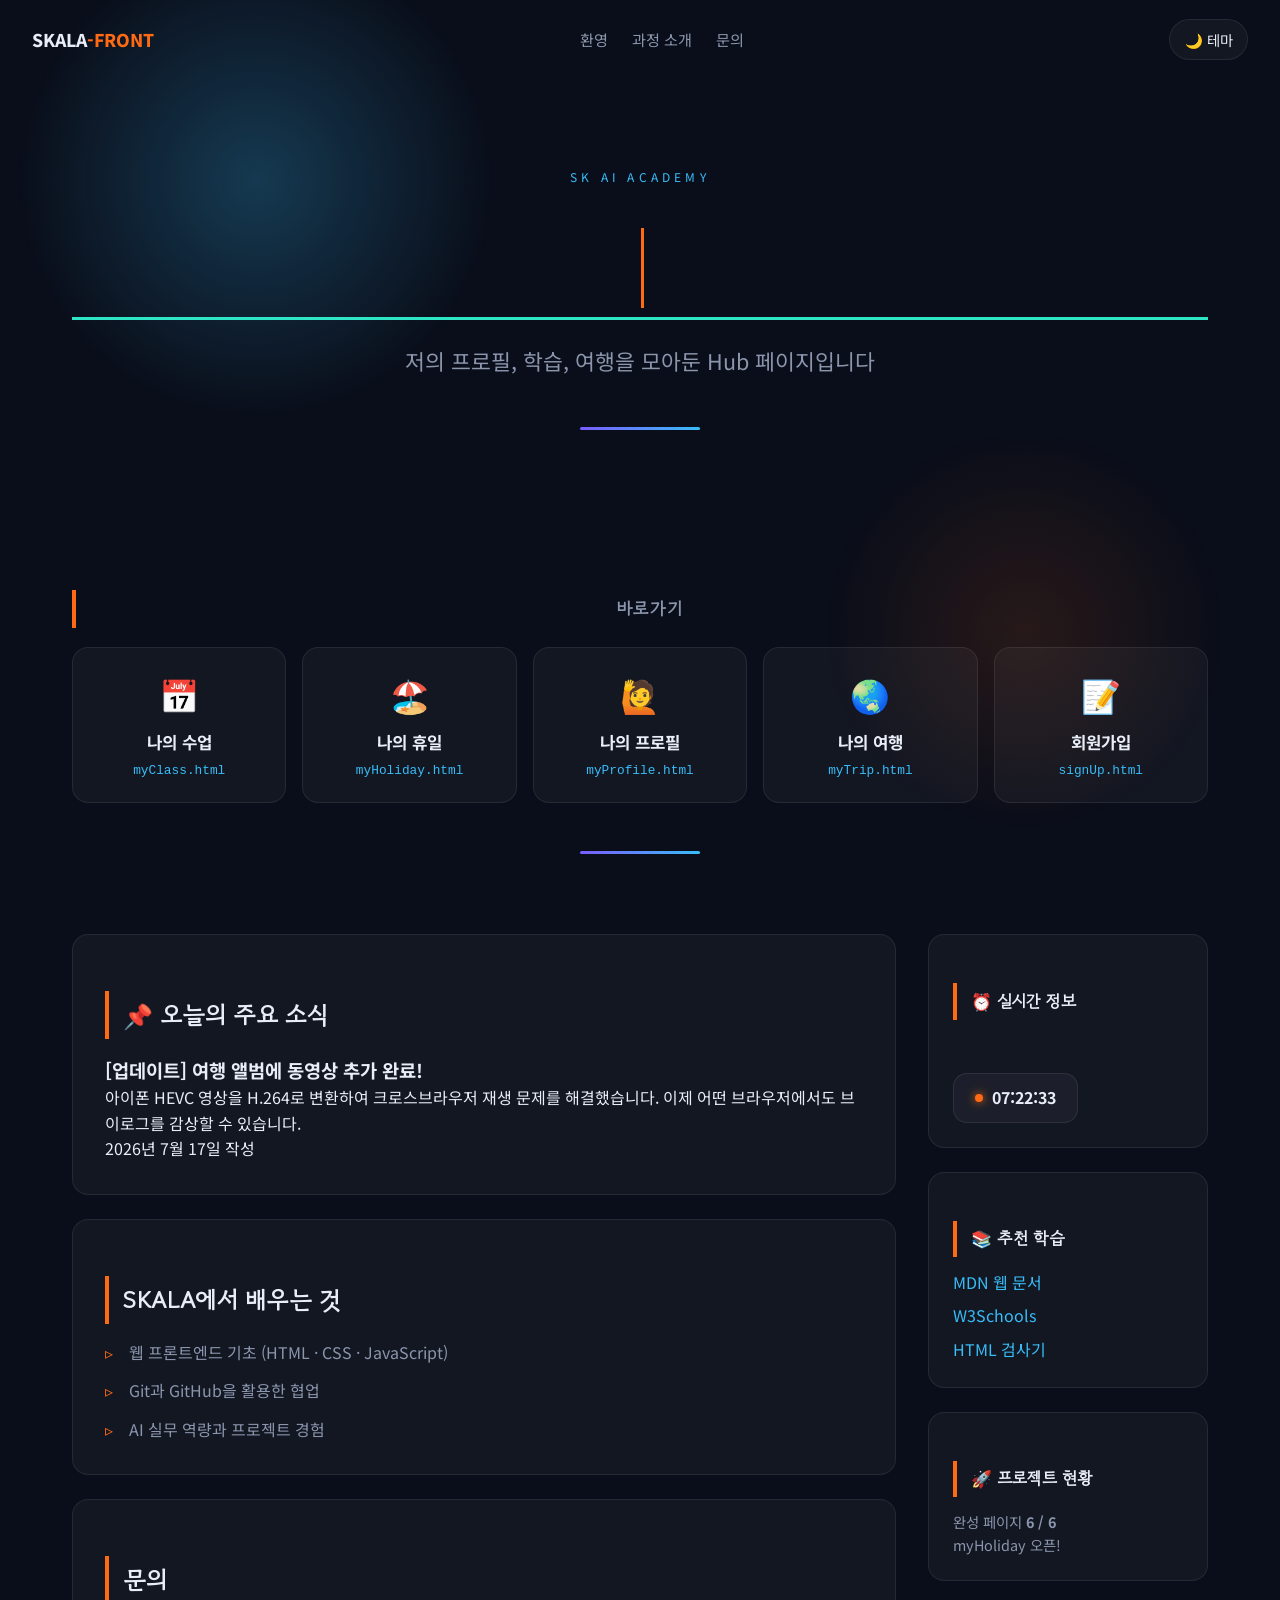
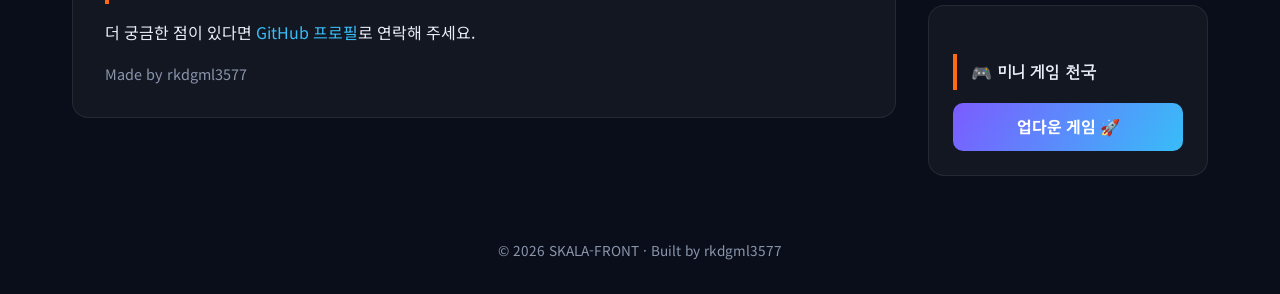
==== html/index.html @ 2f93efcc "upDown게임 추가" ====
<!DOCTYPE html>
<html lang="ko">
<head>
  <meta charset="UTF-8" />
  <meta name="viewport" content="width=device-width, initial-scale=1.0" />

  <!-- [SEO] 검색 결과에 노출되는 페이지 설명 -->
  <meta name="description" content="SKALA 과정에 오신 것을 환영합니다. SK그룹 AI 실무자 양성 과정 SKALA-FRONT 소개 페이지입니다." />
  <meta name="author" content="rkdgml3577" />
  <!-- [SEO] 소셜 공유 시 미리보기(Open Graph) -->
  <meta property="og:title" content="Welcome SKALA" />
  <meta property="og:description" content="스칼라에 오신 것을 환영합니다." />
  <meta property="og:type" content="website" />

  <title>Welcome SKALA</title>
  <link rel="stylesheet" href="../css/style.css" />
  <style>
    /* ============================================================
       디자인 토큰 — CSS 변수로 색을 한 곳에서 관리
       ============================================================ */
    :root {
      --page-width: 1200px;   /* [추가] 페이지 공통 폭 토큰 */

      --bg: #0a0e1a;
      --bg-2: #161b26;
      --surface: rgba(255,255,255,0.04);
      --border: rgba(255,255,255,0.08);
      --text: #e8edf7;
      --text-dim: #8b96ad;
      --accent: #ff6a13;      /* SK 브랜드 오렌지 — 유일한 강조색 */
      --accent-2: #38bdf8;    /* 시안 — 보조 */
      --glow: rgba(56, 189, 248, 0.25);
      --font: 'Pretendard', 'Noto Sans KR', system-ui, sans-serif;
    }

    /* 라이트 테마: <html data-theme="light">일 때 값 교체 */
    html[data-theme="light"] {
      --bg: #f4f7fc;
      --surface: rgba(10,14,26,0.03);
      --border: rgba(10,14,26,0.08);
      --text: #16203a;
      --text-dim: #5a677f;
      --glow: rgba(255, 106, 19, 0.18);
    }

    body {font-family: var(--font);
      background: var(--bg);
      color: var(--text);
      min-height: 100vh;
      display: flex;
      flex-direction: column;
      transition: background 0.5s ease, color 0.5s ease;
      line-height: 1.6;
    }
.screen {
  position: fixed; inset: 0; z-index: 100;
  display: flex; flex-direction: column;
  align-items: center; justify-content: center;
  background: var(--bg);
  transition: opacity 0.8s ease, visibility 0.8s ease;
}
.screen.hidden { opacity: 0; visibility: hidden; }

#loading .logo-sk {
  font-size: 3.5rem; font-weight: 800; letter-spacing: 0.05em;
  color: #fff; margin-bottom: 3rem;
  display: flex; align-items: center; gap: 0.2rem;
}
.logo-sk .mark {
  display: inline-block; width: 0; height: 0;
  border-top: 20px solid transparent; border-bottom: 20px solid transparent;
  border-left: 30px solid #fff; margin-left: 6px; transform: skewX(-8deg);
}
.progress-track {
  width: min(70vw, 900px); height: 12px;
  background: var(--bg-2); border-radius: 999px; overflow: hidden;
}
.progress-fill {
  height: 100%; width: 0;
  background: linear-gradient(90deg, #7b5cff, #38bdf8, #2ee6c6);
  border-radius: 999px;
  animation: fillBar 2.4s ease-out forwards;
}
@keyframes fillBar { to { width: 100%; } }
#loading .tagline {
  margin-top: 2rem; font-size: 1.3rem; font-weight: 700;
  background: linear-gradient(90deg, #7b5cff, #2ee6c6);
  -webkit-background-clip: text; background-clip: text;
  -webkit-text-fill-color: transparent;
}
#brand { z-index: 90; }
#brand .subtitle {
  color: #7b5cff; font-weight: 700; font-size: 1.4rem;
  margin-bottom: 1rem; opacity: 0;
  animation: fadeInUp 0.8s ease 0.2s forwards;
}
#brand .skala {
  font-size: clamp(4rem, 15vw, 11rem); font-weight: 800;
  letter-spacing: 0.02em; color: #fff; line-height: 1;
  opacity: 0; animation: fadeInUp 1s ease 0.4s forwards;
}
#brand .skala .accent { color: #7b5cff; }
#brand .caption {
  margin-top: 1rem; font-size: 1.5rem; font-weight: 700;
  color: var(--text-dim); letter-spacing: 0.3em;
  opacity: 0; animation: fadeInUp 1s ease 0.7s forwards;
}
@keyframes fadeInUp {
  from { opacity: 0; transform: translateY(20px); }
  to { opacity: 1; transform: translateY(0); }
}
#main-content { 
  min-height: 100vh; display: flex; flex-direction: column;
  opacity: 0; transition: opacity 1s ease; 
}
#main-content.show { opacity: 1; }

      

    /* 배경에 은은하게 흐르는 그라디언트 (시그니처) */
    body::before {
      content: "";
      position: fixed;
      inset: 0;
      background:
        radial-gradient(600px circle at 20% 20%, var(--glow), transparent 40%),
        radial-gradient(500px circle at 80% 70%, rgba(255,106,19,0.12), transparent 40%);
      z-index: 0;
      pointer-events: none;
    }

    /* ---------- 헤더 & 네비게이션 ---------- */
    header {
      position: relative;
      z-index: 1;
      display: flex;
      align-items: center;
      justify-content: space-between;
      gap: 1rem;
      padding: 1.2rem 2rem;
      flex-wrap: wrap;
    }
    .brand { font-weight: 800; font-size: 1.1rem; }
    .brand span { color: var(--accent); }

    header nav ul {
      display: flex;
      gap: 1.5rem;
      list-style: none;   /* 목록의 점 제거 */
    }
    header nav a {
      color: var(--text-dim);
      text-decoration: none;
      font-size: 0.95rem;
      transition: color 0.2s ease;
    }
    header nav a:hover { color: var(--accent); }

    .theme-btn {
      background: var(--surface);
      border: 1px solid var(--border);
      color: var(--text);
      padding: 0.5rem 0.9rem;
      border-radius: 999px;
      cursor: pointer;
      font: inherit;
      font-size: 0.9rem;
      transition: transform 0.15s ease;
    }
    .theme-btn:hover { transform: translateY(-2px); }
    .theme-btn:focus-visible { outline: 2px solid var(--accent); outline-offset: 2px; }

    /* [기본 요구사항] main + aside 2단 레이아웃 (Hub 과제) */
      .layout {
      position: relative; z-index: 1;
      width: 100%;
      max-width: var(--page-width);       /*공통폭으로 관리 */
      margin: 0 auto;           /* ← 가운데 정렬의 핵심: 좌우 여백 자동 균등 */
      padding: 2rem;
      display: flex;
      gap: 2rem;                /* 본문-사이드바 간격 (margin-left 대신 이걸로) */
      align-items: flex-start;
    }
    main {
      position: relative;
      z-index: 1;
      flex: 1;
      min-width: 0;             /* [추가] flex 아이템 최소 너비 0 → overflow:hidden */
    }
    aside {
      flex: 0 0 280px;          /* 고정 280px (안 늘고 안 줄고) */
      display: flex; flex-direction: column; gap: 1.5rem;
      align-self: flex-start;   /* sticky 작동 조건 */
      position: sticky; top: 2rem;   /* [추가 실습] 스크롤 따라오는 사이드바 */
    }
    .widget {
      background: var(--surface);
      border: 1px solid var(--border);
      border-radius: 16px;
      padding: 1.5rem;
    }
    .widget h2 { font-size: 1.05rem; margin-bottom: 0.8rem; }
    .widget ul { list-style: none; display: flex; flex-direction: column; gap: 0.5rem; }
    .widget a { color: var(--accent-2); text-decoration: none; }
    .widget a:hover { text-decoration: underline; }
    .widget p { color: var(--text-dim); font-size: 0.9rem; }
    /* [과제] 게임 시작 버튼 — 기존 그라디언트 시그니처 재활용 */
    .game-btn {
      width: 100%;
      padding: 0.7rem 1rem;
      border: none; border-radius: 10px;
      background: linear-gradient(120deg, #7b5cff, var(--accent-2));
      color: #fff; font: inherit; font-weight: 700;
      cursor: pointer;
      transition: transform 0.15s ease, box-shadow 0.2s ease;  /* 미션6 정신 계승 */
    }
    .game-btn:hover { transform: translateY(-2px); box-shadow: 0 8px 20px rgba(123, 92, 255, 0.35); }
    /*  */
    /* ---------- 메인 ---------- */
    
    /* ===== 바로가기 카드 ===== */
    .shortcuts { margin-top: 3rem; }
    .shortcuts h2 {
      font-size: 1.1rem; color: var(--text-dim); font-weight: 600;
      margin-bottom: 1.2rem; letter-spacing: 0.05em;
    }
    .card-grid {
      display: flex;
      gap: 1rem;
      list-style: none;   /* ul 점 제거 */
    }
    .card-grid li { flex: 1 1 150px; display: flex; min-width: 0; }
    .card { flex: 1; min-width: 0;} 
    .card .icon { font-size: 2rem; display: block; margin-bottom: 0.6rem; }
    .card .card-title { font-weight: 700; font-size: 1.05rem; }
    .card .card-file {
      display: block; margin-top: 0.3rem;
      font-size: 0.8rem; color: var(--accent-2); font-family: monospace;
    }
    /* 아직 없는 페이지 표시 */
    .card.pending .card-file::after { content: " (준비 중)"; color: var(--text-dim); }
    /* a 태그를 카드처럼 */
    .card {
      display: block;
      padding: 1.3rem 0.8rem; text-align: center;
      background: var(--surface);
      border: 1px solid var(--border);
      border-radius: 16px;
      text-decoration: none;
      color: var(--text);
      transition: transform 0.2s ease, background 0.2s ease, border-color 0.2s ease;
    }
    .card:hover {
      transform: translateY(-4px);
      background: var(--surface-hover);
      border-color: var(--accent);
    }
    .card:focus-visible { outline: 2px solid var(--accent); outline-offset: 3px; }
    .card .card-title { transition: color 0.25s ease; }
    .card:hover .card-title { color: var(--accent); }
    /* 환영 섹션: 화면 중앙 정렬 */
   
    .eyebrow {
      text-transform: uppercase;
      letter-spacing: 0.35em;
      font-size: 0.75rem;
      color: var(--accent-2);
      margin-bottom: 1.2rem;
    }

    /* [기본 요구사항] h1 — 그라디언트 텍스트로 강조 */
    h1 {
      font-size: clamp(2.8rem, 8vw, 5rem);
      font-weight: 800;
      line-height: 1.1;
      background: linear-gradient(120deg, var(--text), var(--accent));
      -webkit-background-clip: text;
      background-clip: text;
      -webkit-text-fill-color: transparent;
    }
    .cursor {
      display: inline-block;
      width: 3px; height: 1em;
      background: var(--accent);
      margin-left: 4px;
      vertical-align: text-bottom;
      -webkit-text-fill-color: var(--accent);
      animation: blink 1s step-end infinite;
    }
    @keyframes blink { 50% { opacity: 0; } }

    /* [기본 요구사항] 본문 p */
    .lead {
      margin: 1.5rem auto 0;
      font-size: clamp(1.05rem, 2.5vw, 1.35rem);
      color: var(--text-dim);
      max-width: 40ch;
    }

    /* 실시간 시계 */
    .clock {
      margin-top: 2.5rem;
      display: inline-flex;
      align-items: center;
      gap: 0.6rem;
      padding: 0.7rem 1.3rem;
      background: var(--surface);
      border: 1px solid var(--border);
      border-radius: 14px;
      font-variant-numeric: tabular-nums;
      color: var(--text-dim);
    }
    .clock strong { color: var(--text); }
    .dot {
      width: 8px; height: 8px; border-radius: 50%;
      background: var(--accent);
      box-shadow: 0 0 10px var(--accent);
      animation: pulse 1.5s ease-in-out infinite;
    }
    @keyframes pulse { 50% { opacity: 0.3; transform: scale(0.8); } }

    /* 과정 소개 · 문의 섹션 카드 */
    #about, #contact, #news {
      background: var(--surface);
      border: 1px solid var(--border);
      border-radius: 16px;
      padding: 2rem;
      margin-top: 1.5rem;
    }
    #news { margin-top: 0; }
    h2 {
      font-size: 1.5rem;
      margin-bottom: 1rem;
      color: var(--text);
    }
    #about ul {
      list-style: none;
      display: flex;
      flex-direction: column;
      gap: 0.8rem;
    }
    #about li {
      padding-left: 1.5rem;
      position: relative;
      color: var(--text-dim);
    }
    /* 목록 앞에 오렌지 점 장식 */
    #about li::before {
      content: "▹";
      position: absolute;
      left: 0;
      color: var(--accent);
    }
    #contact a { color: var(--accent-2); }
    #contact address {
      margin-top: 1rem;
      font-style: normal;
      color: var(--text-dim);
      font-size: 0.9rem;
    }

    /* ---------- 푸터 ---------- */
    footer {
      position: relative;
      z-index: 1;
      text-align: center;
      padding: 2rem;
      color: var(--text-dim);
      font-size: 0.85rem;
    }

    /* ---------- 반응형: 모바일 ---------- */
    @media (max-width: 786px) {
      /* 1a. 본문|사이드바 가로 배치 → 세로 1열 */
      .layout { flex-direction: column; }
      aside {
        flex: 1 1 auto;
        width: 100%;
        position: static;          /* sticky 해제 (세로 흐름에선 불필요) */
      }

      /* 1b. 바로가기 카드 → 세로 1열 정렬 */
      .card-grid { flex-direction: column; }
      .card-grid li { flex: 1 1 auto; }   /* 150px 기준 해제, 전체 폭 사용 */
    }

    /* 접근성: 모션 최소화 설정 사용자 */
    @media (prefers-reduced-motion: reduce) {
      *, *::before { animation: none !important; transition: none !important; }
    }
      .hero {
      width: 100%;     
      position: relative; z-index: 1;
      max-width: var(--page-width);
      margin: 0 auto;
      padding: 4rem 2rem 3rem;
      text-align: center;
    }
    /* [존 구분] 히어로 아래 그라디언트 디바이더 — 인트로 색과 연결되는 시그니처 */
    .hero::after {
      content: "";
      display: block;
      width: 120px; height: 3px;
      margin: 3rem auto 0;
      border-radius: 999px;
      background: linear-gradient(90deg, #7b5cff, var(--accent-2));
    }
  </style>
  
</head>
<body>
  <div class="screen" id="loading">
    <div class="logo-sk">SK<span class="mark" aria-hidden="true"></span></div>
    <div class="progress-track">
      <div class="progress-fill"></div>
    </div>
    <p class="tagline">AI 시대, 미래 인재로 성장하는 길</p>
  </div>
  <div class="screen hidden" id="brand">
    <p class="subtitle">SK그룹 채용연계과정</p>
    <div class="skala">S<span class="accent">K</span>ALA</div>
    <p class="caption">SK AI</p>
  </div>
  <div id ="main-content">
    <!-- 시맨틱 태그: 페이지 상단 영역 -->
    <header>
      <div class="brand">SKALA<span>-FRONT</span></div>

      <!-- 네비게이션: 페이지 내 각 섹션으로 이동하는 앵커 링크 -->
      <nav aria-label="페이지 내 이동">
        <ul>
          <li><a href="#welcome">환영</a></li>
          <li><a href="#about">과정 소개</a></li>
          <li><a href="#contact">문의</a></li>
        </ul>
      </nav>

      <button class="theme-btn" id="themeBtn" aria-label="화면 테마 전환">🌙 테마</button>
    </header>

    <!-- 시맨틱 태그: 핵심 콘텐츠 영역 -->      
    <!-- 환영 섹션 -->
    <section id="welcome" class="hero" aria-label="환영">
      <p class="eyebrow">SK AI Academy</p>

      <!-- [기본 요구사항] h1 "환영 인사" -->
      <h1><span id="typed">KangHee's Universe</span><span class="cursor" aria-hidden="true"></span></h1>

      <!-- [기본 요구사항] 본문 p -->
      <p class="lead">저의 프로필, 학습, 여행을 모아둔 Hub 페이지입니다</p>
    </section>
    <section id="shortcut" class="hero" aria-label="바로가기">
      
      <nav class="shortcuts" aria-label="다른 페이지(파일)로 이동하는 메뉴">
            <h2>바로가기</h2>
              <ul class="card-grid">
                
                  <li><a class="card" href="myClass.html">
                    <span class="icon" aria-hidden="true">📅</span>
                    <span class="card-title">나의 수업</span>
                    <span class="card-file">myClass.html</span>
                  </a></li>
                  <li><a class="card" href="myHoliday.html">
                    <span class="icon" aria-hidden="true">🏖️</span>
                    <span class="card-title">나의 휴일</span>
                    <span class="card-file">myHoliday.html</span>
                  </a></li>
                  <li><a class="card" href="myProfile.html">
                    <span class="icon" aria-hidden="true">🙋</span>
                    <span class="card-title">나의 프로필</span>
                    <span class="card-file">myProfile.html</span>
                  </a></li>
                  <li><a class="card" href="myTrip.html">
                    <span class="icon" aria-hidden="true">🌏</span>
                    <span class="card-title">나의 여행</span>
                    <span class="card-file">myTrip.html</span>
                  </a></li>
                  <li><a class="card" href="signUp.html">
                    <span class="icon" aria-hidden="true">📝</span>
                    <span class="card-title">회원가입</span>
                    <span class="card-file">signUp.html</span>
                  </a></li>
              </ul>
      </nav>
    </section>
    <div class = "layout">
      <main>
        <section id="news">
            <h2>📌 오늘의 주요 소식</h2>
            <article>
              <h3>[업데이트] 여행 앨범에 동영상 추가 완료!</h3>
              <p>아이폰 HEVC 영상을 H.264로 변환하여 크로스브라우저 재생 문제를 해결했습니다.
                이제 어떤 브라우저에서도 브이로그를 감상할 수 있습니다.</p>
              <!-- time: 기계가 읽는 날짜(datetime) + 사람이 읽는 날짜(내용) 분리 -->
              <p><time datetime="2026-07-17">2026년 7월 17일</time> 작성</p>
            </article>
        </section>
      
        <!-- 과정 소개 섹션: 목록으로 배우는 내용 안내 -->
        <section id="about">
          <h2>SKALA에서 배우는 것</h2>
          <ul>
            <li>웹 프론트엔드 기초 (HTML · CSS · JavaScript)</li>
            <li>Git과 GitHub을 활용한 협업</li>
            <li>AI 실무 역량과 프로젝트 경험</li>
          </ul>
        </section>

        <!-- 문의 섹션 --->
        <section id="contact">
          <h2>문의</h2>
          <p>
            더 궁금한 점이 있다면
            <a href="https://github.com/rkdgml3577" target="_blank" rel="noopener noreferrer">GitHub 프로필</a>로
            연락해 주세요.
          </p>
          <address>Made by rkdgml3577</address>
        </section>
      </main>
      <aside aria-label="부가 정보">
        <section class="widget">
          <h2>⏰ 실시간 정보</h2>
          <div class="clock" role="status" aria-live="off">
            <span class="dot" aria-hidden="true"></span>
            <strong id="clock">--:--:--</strong>
          </div>
        </section>

        <!-- [추가 실습] 추천 학습 링크 -->
        <section class="widget">
          <h2>📚 추천 학습</h2>
          <ul>
            <li><a href="https://developer.mozilla.org/ko/" target="_blank" rel="noopener noreferrer">MDN 웹 문서</a></li>
            <li><a href="https://www.w3schools.com/" target="_blank" rel="noopener noreferrer">W3Schools</a></li>
            <li><a href="https://validator.w3.org/" target="_blank" rel="noopener noreferrer">HTML 검사기</a></li>
          </ul>
        </section>

        <!-- [추가 실습] 프로젝트 진행 현황 -->
        <section class="widget">
          <h2>🚀 프로젝트 현황</h2>
          <p>완성 페이지 <strong>6 / 6</strong><br />myHoliday 오픈!</p>
        </section>
        <section class="widget">
          <h2>🎮 미니 게임 천국</h2>
          <button class="game-btn" onclick="startUpDownGame()">업다운 게임 🚀</button>
        </section>
      </aside>
    </div>
    <!-- 시맨틱 태그: 페이지 하단 영역 -->
    <footer>
      <p>© 2026 SKALA-FRONT · Built by rkdgml3577</p>
    </footer>
    </div>
  <!-- [과제] Up-Down 게임 스크립트 (script 폴더) -->
  <script src="../script/upDown.js"></script>
  <script>
    /* ============================================================
       JavaScript — 페이지에 동적 기능을 추가
       ============================================================ */

    // 모션 최소화를 원하는 사용자인지 확인 (접근성)
    
    const reduceMotion = window.matchMedia('(prefers-reduced-motion: reduce)').matches;
    const loadingScreen = document.getElementById('loading');
    const brandScreen = document.getElementById('brand');
    const mainContent = document.getElementById('main-content');

    // URL에 ?skipIntro=1 이 있으면 인트로 건너뛰기

    const skipIntro = new URLSearchParams(window.location.search).get('skipIntro');

    if (skipIntro) {
      // 인트로 없이 바로 환영 화면
      loadingScreen.classList.add('hidden');
      brandScreen.classList.add('hidden');
      mainContent.classList.add('show');
      startTyping();
    } else {
      const LOADING_MS = reduceMotion ? 300 : 2800;
      const BRAND_MS = reduceMotion ? 300 : 2000;

      setTimeout(() => {
        loadingScreen.classList.add('hidden');
        brandScreen.classList.remove('hidden');
      }, LOADING_MS);

      setTimeout(() => {
        brandScreen.classList.add('hidden');
        mainContent.classList.add('show');
        startTyping();
      }, LOADING_MS + BRAND_MS);
    }
    function startTyping() {
      const typedEl = document.getElementById('typed');
      const fullText = 'KangHee\'s Universe';
      if (reduceMotion) { typedEl.textContent = fullText; return; }
      typedEl.textContent = '';
      let i = 0;
      const timer = setInterval(() => {
        typedEl.textContent += fullText[i];
        i++;
        if (i >= fullText.length) clearInterval(timer);
      }, 180);
    }

    /* ---------- 2) 다크/라이트 테마 토글 ----------
       버튼을 누르면 <html>의 data-theme 값을 바꿔 CSS 변수를 교체. */
    const themeBtn = document.getElementById('themeBtn');
    const htmlEl = document.documentElement;   // <html> 요소
    themeBtn.addEventListener('click', () => {
      const isLight = htmlEl.getAttribute('data-theme') === 'light';
      if (isLight) {
        htmlEl.removeAttribute('data-theme');  // 다크로
        themeBtn.textContent = '🌙 테마';
      } else {
        htmlEl.setAttribute('data-theme', 'light');  // 라이트로
        themeBtn.textContent = '☀️ 테마';
      }
    });

    /* ---------- 3) 실시간 시계 ----------
       1초마다 현재 시각을 HH:MM:SS 형식으로 갱신. */
    const clockEl = document.getElementById('clock');
    function updateClock() {
      const now = new Date();
      // padStart: 한 자리 숫자 앞에 0을 붙여 두 자리로 맞춤 (예: 9 → 09)
      const hh = String(now.getHours()).padStart(2, '0');
      const mm = String(now.getMinutes()).padStart(2, '0');
      const ss = String(now.getSeconds()).padStart(2, '0');
      clockEl.textContent = `${hh}:${mm}:${ss}`;
    }
    updateClock();                    // 즉시 한 번 표시
    setInterval(updateClock, 1000);   // 이후 1초마다 갱신
  </script>
</body>
</html>
---- css/style.css ----
/* SKALA-FRONT 공통 스타일시트 */

/* [요구사항 2] 구글 폰트 */
@import url('https://fonts.googleapis.com/css2?family=Gowun+Dodum&family=Noto+Sans+KR:wght@400;600;700;800&display=swap');

/* 디자인 토큰 (전 페이지 공통) */
:root {

  --bg: #0d1117;
  --bg-2: #161b26;
  --surface: rgba(255, 255, 255, 0.04);
  --border: rgba(255, 255, 255, 0.08);
  --text: #e8edf7;
  --text-dim: #8b96ad;
  --accent: #ff6a13;
  --purple: #7b5cff;
  --cyan: #2ee6c6;
  --accent-2: #38bdf8;
  --font-title: 'Gowun Dodum', 'Noto Sans KR', sans-serif;
  --font-body: 'Noto Sans KR', system-ui, sans-serif;
}

* { margin: 0; padding: 0; box-sizing: border-box; }

/* [요구사항 2·3] body: 전체 글꼴·줄간격·색·배경 */
body {
  font-family: var(--font-body);
  line-height: 1.7;
  color: var(--text);
  background-color: var(--bg);
  min-height: 100vh;
}

/* [요구사항 4] h1, h2 강조 (색·크기·padding·border) */
h1 {
  font-family: var(--font-title);
  font-size: 2rem;
  color: var(--text);
  padding-bottom: 0.6rem;
  border-bottom: 3px solid var(--cyan);
  margin-bottom: 1rem;
}
h2 {
  font-family: var(--font-title);
  font-size: 1.4rem;
  color: var(--cyan);
  padding: 0.3rem 0 0.3rem 0.9rem;
  border-left: 4px solid var(--accent);
  margin: 1.5rem 0 1rem;
}

/* [요구사항 5] 링크 스타일 */
a {
  color: var(--accent-2);
  text-decoration: none;
  transition: color 0.2s ease;
}
a:hover {
  color: var(--accent);
  text-decoration: underline;
}

/* 공통 유틸 클래스 */
 .container {
    width: 100%;
    max-width: 1000px;
    margin: 0 auto;          /* 가운데 정렬 */
    padding: 2rem 1.5rem;    /* 안쪽 여백 */
  }
  header { text-align: center; margin-bottom: 1.5rem; }
  header h1 { display: inline-block; font-size: 1.9rem; }
.container { max-width: 720px; margin: 0 auto; padding: 2rem 1.5rem; }
.eyebrow { text-transform: uppercase; letter-spacing: 0.2em; font-size: 0.75rem; color: var(--accent-2); }
.card { background: var(--surface); border: 1px solid var(--border); border-radius: 16px; padding: 1.5rem; }
.text-dim { color: var(--text-dim); }
.highlight { background: linear-gradient(transparent 60%, rgba(46, 230, 198, 0.35) 60%); padding: 0 0.2rem; }
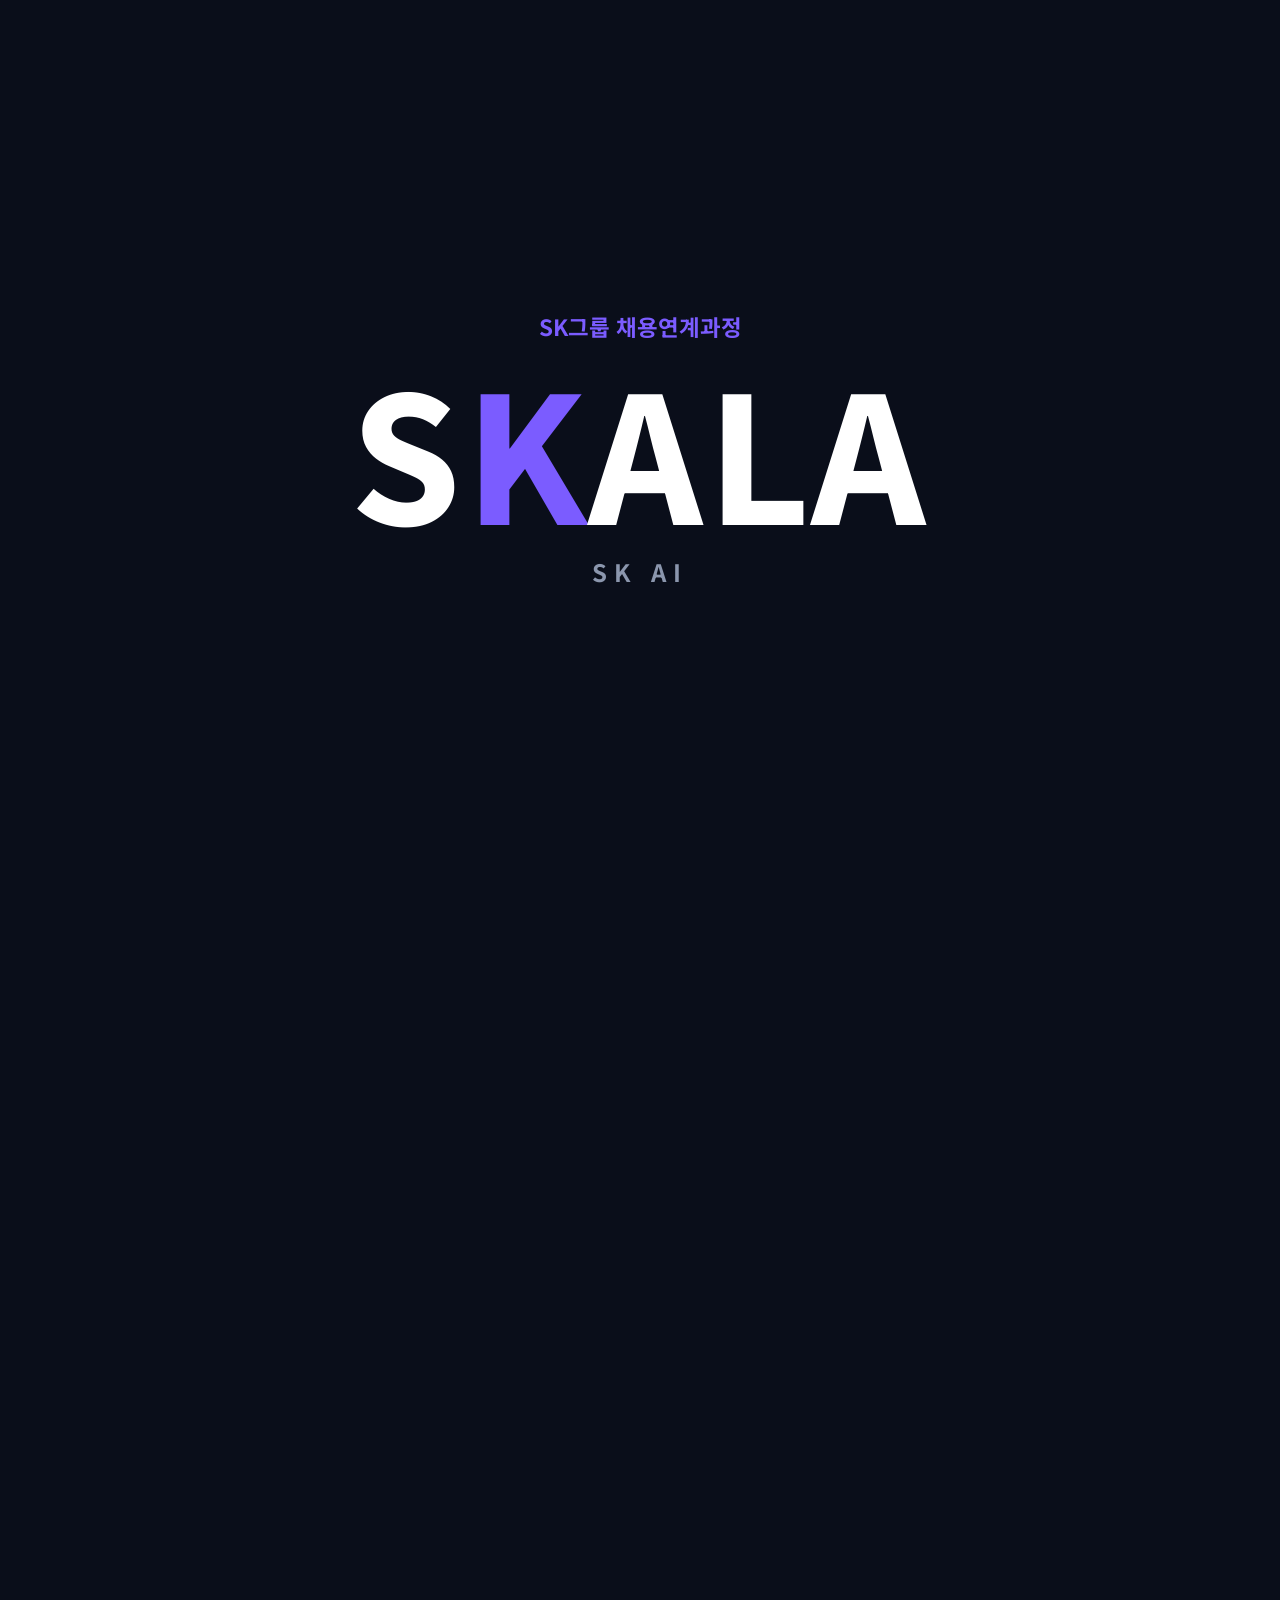
==== commit 402ccd73: "성적 계산기 구현 (script/grade.js) — for문/배열/평균, null·NaN·범위 방어" ====
--- a/html/index.html
+++ b/html/index.html
@@ -214,6 +214,7 @@
       cursor: pointer;
       transition: transform 0.15s ease, box-shadow 0.2s ease;  /* 미션6 정신 계승 */
     }
+    .game-btn + .game-btn { margin-top: 0.6rem; }
     .game-btn:hover { transform: translateY(-2px); box-shadow: 0 8px 20px rgba(123, 92, 255, 0.35); }
     /*  */
     /* ---------- 메인 ---------- */
@@ -544,6 +545,8 @@
         <section class="widget">
           <h2>🎮 미니 게임 천국</h2>
           <button class="game-btn" onclick="startUpDownGame()">업다운 게임 🚀</button>
+          <button class="game-btn" onclick="startGradeCalc()">성적 계산기 📊</button>
+
         </section>
       </aside>
     </div>
@@ -554,6 +557,8 @@
     </div>
   <!-- [과제] Up-Down 게임 스크립트 (script 폴더) -->
   <script src="../script/upDown.js"></script>
+  <script src="../script/grade.js"></script>
+
   <script>
     /* ============================================================
        JavaScript — 페이지에 동적 기능을 추가
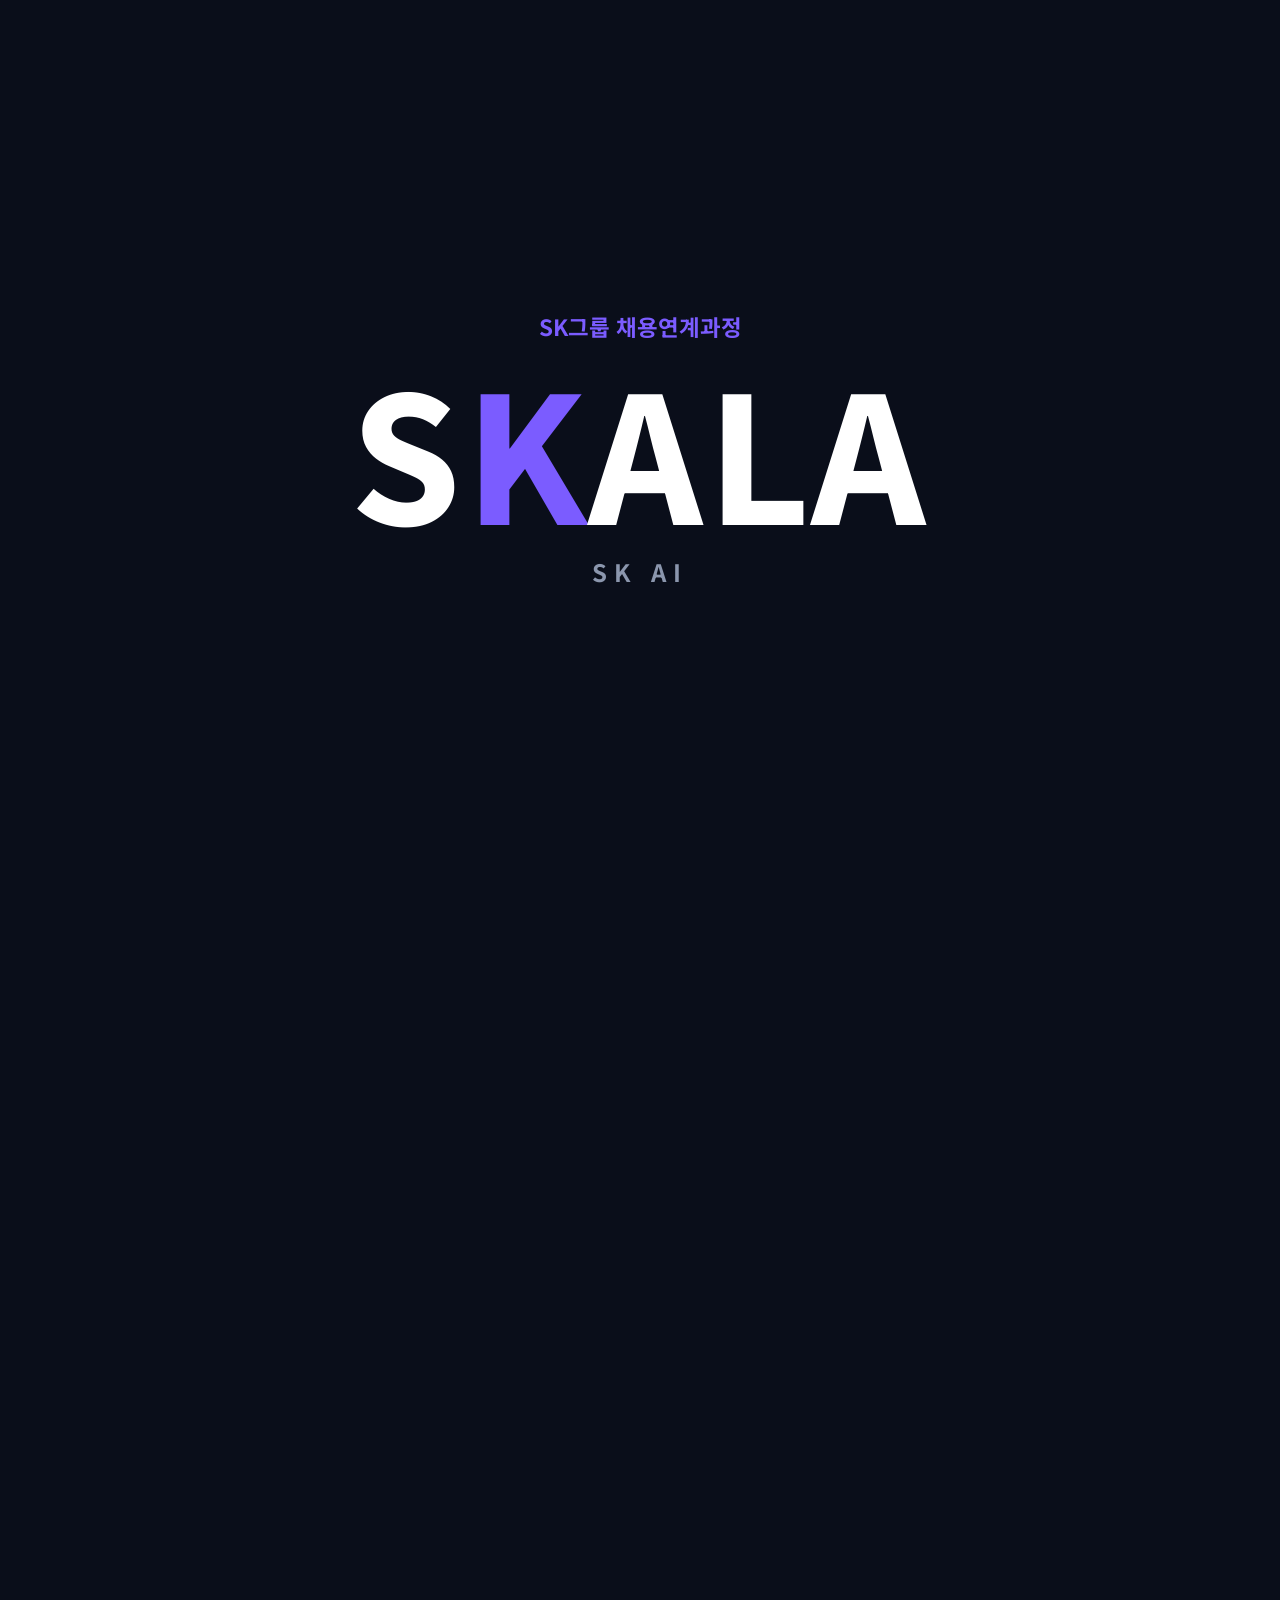
==== commit 2b7e3ad9: "내 가방 보기 구현 (script/bag.js) — 객체 배열과 반복문 출력" ====
--- a/html/index.html
+++ b/html/index.html
@@ -546,7 +546,7 @@
           <h2>🎮 미니 게임 천국</h2>
           <button class="game-btn" onclick="startUpDownGame()">업다운 게임 🚀</button>
           <button class="game-btn" onclick="startGradeCalc()">성적 계산기 📊</button>
-
+          <button class="game-btn" onclick="showMyBag()">내 가방 보기 🎒</button>
         </section>
       </aside>
     </div>
@@ -558,6 +558,7 @@
   <!-- [과제] Up-Down 게임 스크립트 (script 폴더) -->
   <script src="../script/upDown.js"></script>
   <script src="../script/grade.js"></script>
+  <script src="../script/bag.js"></script>
 
   <script>
     /* ============================================================
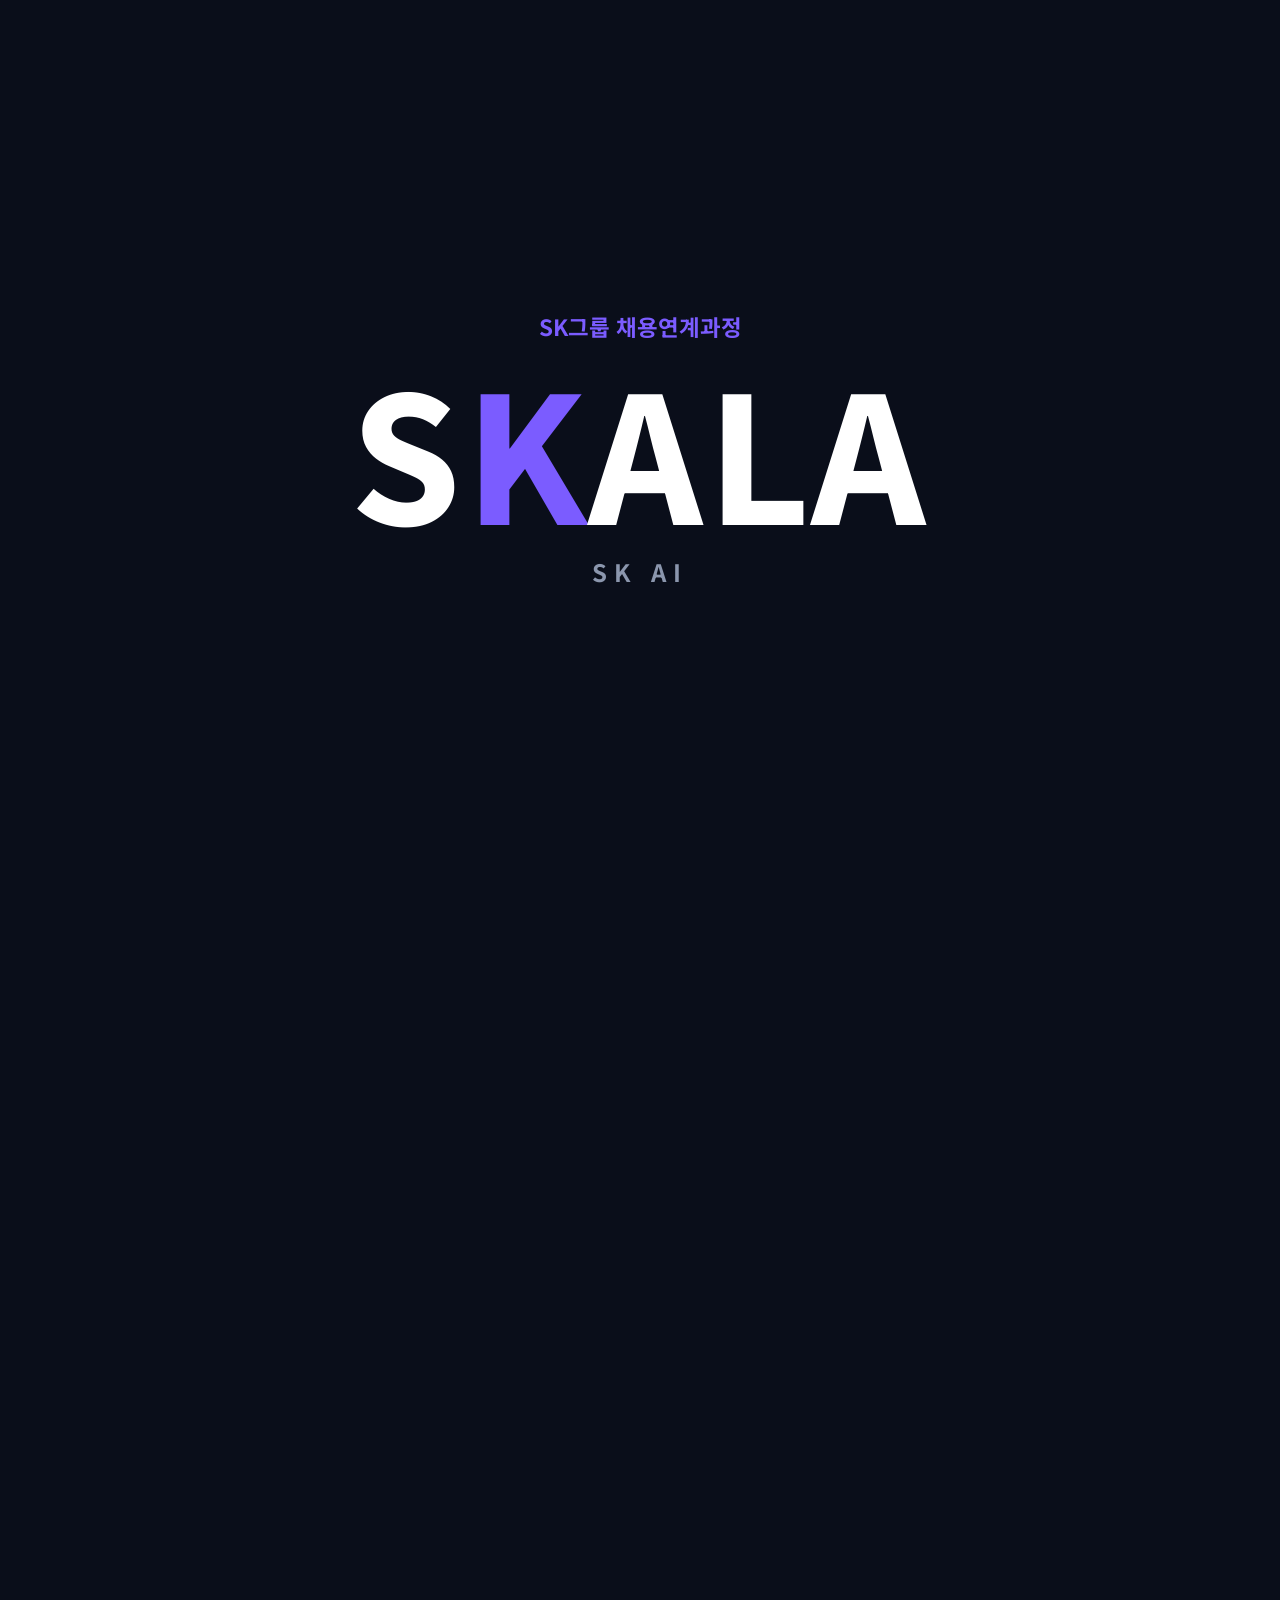
==== commit a345312e: "실시간 날씨 위젯 — select/weather-box 마크업 및 스타일, change 이벤트와 innerHTML로 도시 좌표 표시" ====
--- a/html/index.html
+++ b/html/index.html
@@ -204,6 +204,26 @@
     .widget a { color: var(--accent-2); text-decoration: none; }
     .widget a:hover { text-decoration: underline; }
     .widget p { color: var(--text-dim); font-size: 0.9rem; }
+        #citySelect {
+      width: 100%;
+      padding: 0.55rem 0.7rem;
+      border-radius: 10px;
+      border: 1px solid var(--border);
+      background: var(--bg-2);
+      color: var(--text);
+      font: inherit;
+      cursor: pointer;
+    }
+    #weather-box {
+      margin-top: 0.9rem;
+      padding: 0.9rem 1rem;
+      border: 1px dashed var(--border);   /* 예시 화면의 점선 박스 느낌 */
+      border-radius: 10px;
+      font-size: 0.9rem;
+      color: var(--text-dim);
+      line-height: 1.7;
+    }
+    #weather-box strong { color: var(--text); }
     /* [과제] 게임 시작 버튼 — 기존 그라디언트 시그니처 재활용 */
     .game-btn {
       width: 100%;
@@ -526,6 +546,23 @@
             <strong id="clock">--:--:--</strong>
           </div>
         </section>
+                <!-- [과제] 실시간 날씨 — DOM/이벤트 실습 -->
+        <section class="widget">
+          <h2>🌤️ 실시간 세계 날씨</h2>
+          <!-- [기본] 도시 선택 select: value는 cities 배열의 인덱스 -->
+          <select id="citySelect" aria-label="날씨를 볼 도시 선택">
+            <option value="">— 도시를 선택하세요 —</option>
+            <option value="0">🇰🇷 대한민국 서울</option>
+            <option value="1">🇫🇷 프랑스 파리</option>
+            <option value="2">🇯🇵 일본 도쿄</option>
+            <option value="3">🇹🇭 태국 방콕</option>
+            <option value="4">🇰🇭 캄보디아 씨엠립</option>
+          </select>
+          <!-- [기본] 결과 표시 영역 (id는 과제 스펙 그대로) -->
+          <div id="weather-box">
+            <p class="weather-hint">도시를 선택하면 정보가 표시됩니다.</p>
+          </div>
+        </section>
 
         <!-- [추가 실습] 추천 학습 링크 -->
         <section class="widget">
@@ -559,6 +596,8 @@
   <script src="../script/upDown.js"></script>
   <script src="../script/grade.js"></script>
   <script src="../script/bag.js"></script>
+  <script src="../script/weather.js"></script>
+
 
   <script>
     /* ============================================================
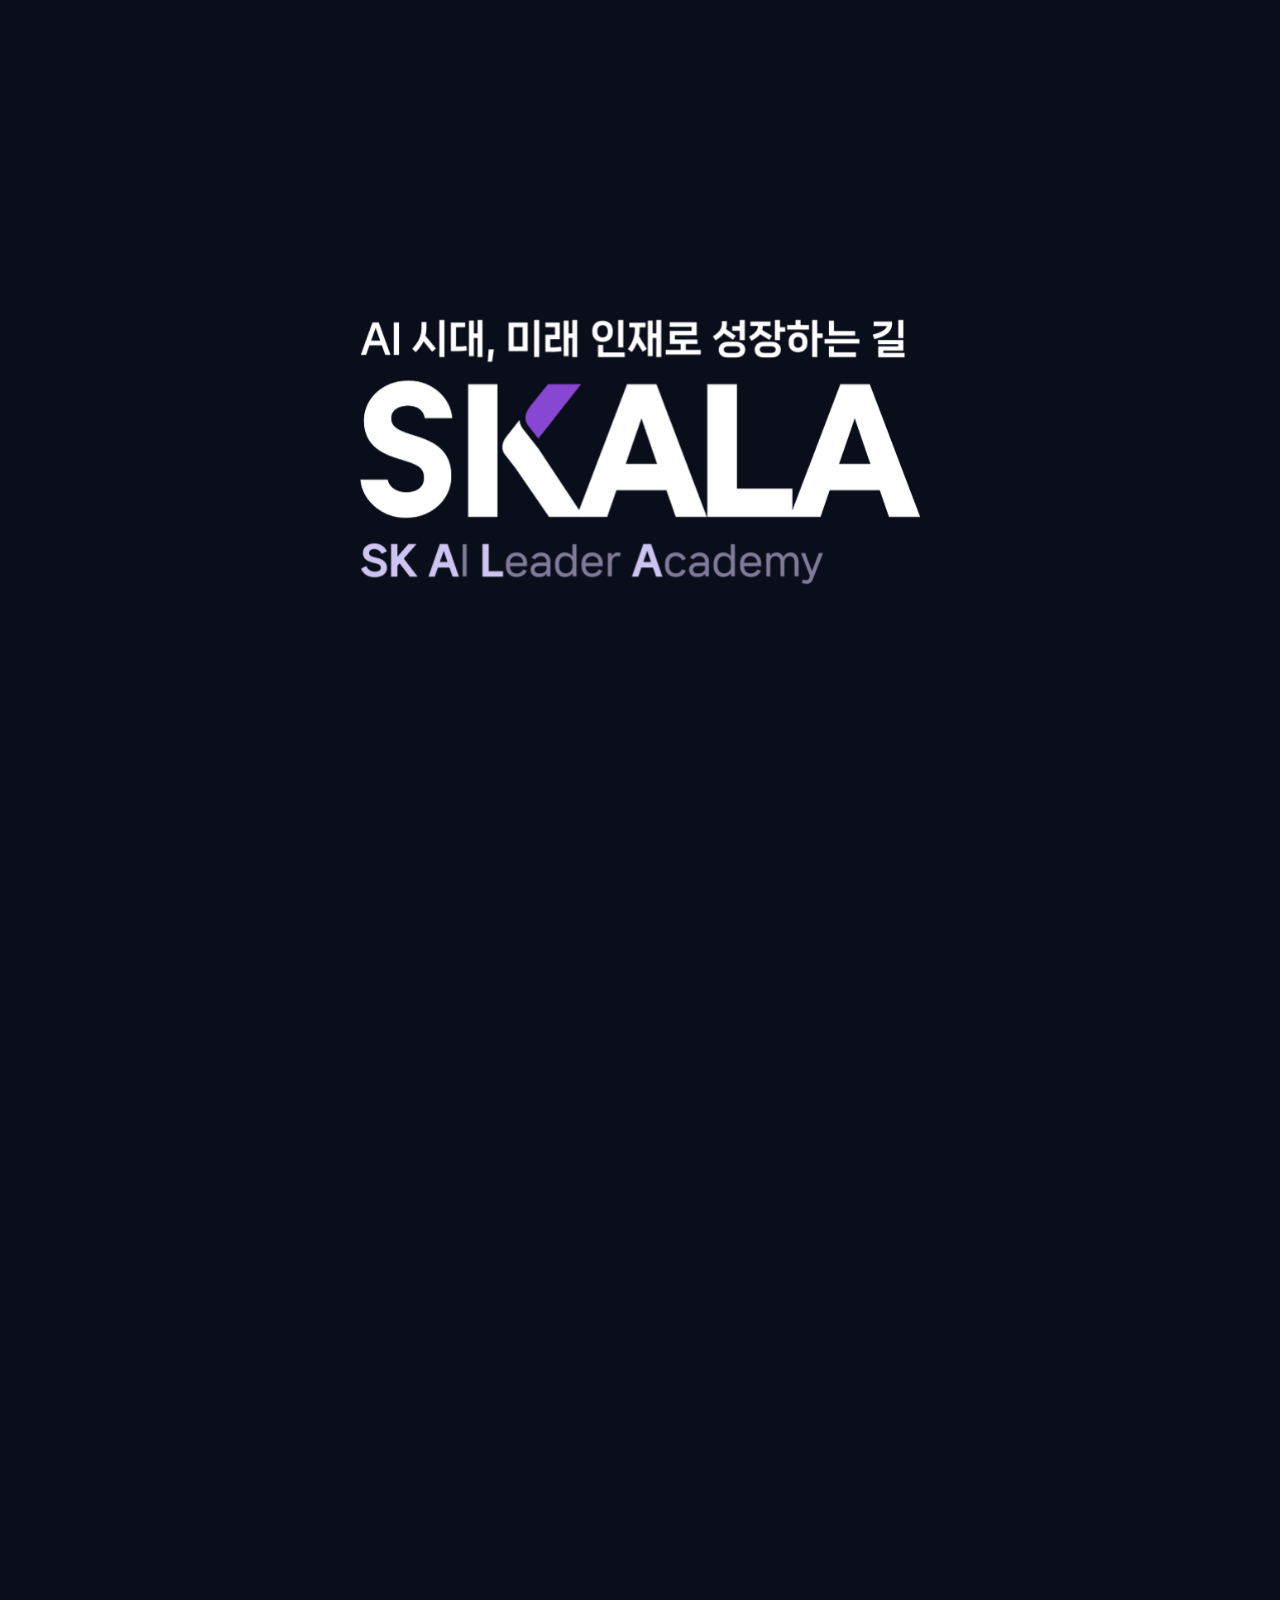
==== commit 6287a1f4: "최종 디테일 수정" ====
--- a/html/index.html
+++ b/html/index.html
@@ -14,6 +14,11 @@
 
   <title>Welcome SKALA</title>
   <link rel="stylesheet" href="../css/style.css" />
+  <script>
+    if (new URLSearchParams(location.search).get('skipIntro')) {
+      document.documentElement.classList.add('skip-intro');
+    }
+  </script>
   <style>
     /* ============================================================
        디자인 토큰 — CSS 변수로 색을 한 곳에서 관리
@@ -61,15 +66,13 @@
 }
 .screen.hidden { opacity: 0; visibility: hidden; }
 
-#loading .logo-sk {
-  font-size: 3.5rem; font-weight: 800; letter-spacing: 0.05em;
-  color: #fff; margin-bottom: 3rem;
-  display: flex; align-items: center; gap: 0.2rem;
-}
-.logo-sk .mark {
-  display: inline-block; width: 0; height: 0;
-  border-top: 20px solid transparent; border-bottom: 20px solid transparent;
-  border-left: 30px solid #fff; margin-left: 6px; transform: skewX(-8deg);
+html.skip-intro .screen { display: none !important; }
+html.skip-intro #main-content { opacity: 1; }
+
+#loading .loading-logo {
+    width: 180px;            /* 원본 348px — 340px 이상 확대 금지(흐려짐) */
+    height: auto;
+    margin-bottom: 3rem;     /* 프로그레스 바와의 간격 (기존 값 계승) */
 }
 .progress-track {
   width: min(70vw, 900px); height: 12px;
@@ -94,12 +97,12 @@
   margin-bottom: 1rem; opacity: 0;
   animation: fadeInUp 0.8s ease 0.2s forwards;
 }
-#brand .skala {
-  font-size: clamp(4rem, 15vw, 11rem); font-weight: 800;
-  letter-spacing: 0.02em; color: #fff; line-height: 1;
-  opacity: 0; animation: fadeInUp 1s ease 0.4s forwards;
-}
-#brand .skala .accent { color: #7b5cff; }
+#brand .brand-logo {
+      width: min(70vw, 560px);     /* 화면의 70%, 최대 560px (기존 clamp 감각 유지) */
+      height: auto;
+      opacity: 0;
+      animation: fadeInUp 1s ease 0.4s forwards;   /* 타이밍도 기존과 동일 */
+    }
 #brand .caption {
   margin-top: 1rem; font-size: 1.5rem; font-weight: 700;
   color: var(--text-dim); letter-spacing: 0.3em;
@@ -204,7 +207,7 @@
     .widget a { color: var(--accent-2); text-decoration: none; }
     .widget a:hover { text-decoration: underline; }
     .widget p { color: var(--text-dim); font-size: 0.9rem; }
-        #citySelect {
+    #citySelect {
       width: 100%;
       padding: 0.55rem 0.7rem;
       border-radius: 10px;
@@ -431,16 +434,15 @@
 </head>
 <body>
   <div class="screen" id="loading">
-    <div class="logo-sk">SK<span class="mark" aria-hidden="true"></span></div>
+    <img class="loading-logo" src="../media/sk.png" alt="SK" />
     <div class="progress-track">
       <div class="progress-fill"></div>
     </div>
     <p class="tagline">AI 시대, 미래 인재로 성장하는 길</p>
   </div>
   <div class="screen hidden" id="brand">
-    <p class="subtitle">SK그룹 채용연계과정</p>
-    <div class="skala">S<span class="accent">K</span>ALA</div>
-    <p class="caption">SK AI</p>
+    <img class="brand-logo" src="../media/skala.png"
+    alt="SKALA — SK AI Leader Academy" />
   </div>
   <div id ="main-content">
     <!-- 시맨틱 태그: 페이지 상단 영역 -->
@@ -468,7 +470,7 @@
       <h1><span id="typed">KangHee's Universe</span><span class="cursor" aria-hidden="true"></span></h1>
 
       <!-- [기본 요구사항] 본문 p -->
-      <p class="lead">저의 프로필, 학습, 여행을 모아둔 Hub 페이지입니다</p>
+      <p class="lead">저의 프로필, 학습, 여행을 모아둔 Hub입니다</p>
     </section>
     <section id="shortcut" class="hero" aria-label="바로가기">
       
@@ -549,14 +551,9 @@
                 <!-- [과제] 실시간 날씨 — DOM/이벤트 실습 -->
         <section class="widget">
           <h2>🌤️ 실시간 세계 날씨</h2>
-          <!-- [기본] 도시 선택 select: value는 cities 배열의 인덱스 -->
+          <!-- 도시 목록은 realtimeInfo.js가 cities 데이터로 자동 생성 -->
           <select id="citySelect" aria-label="날씨를 볼 도시 선택">
-            <option value="">— 도시를 선택하세요 —</option>
-            <option value="0">🇰🇷 대한민국 서울</option>
-            <option value="1">🇫🇷 프랑스 파리</option>
-            <option value="2">🇯🇵 일본 도쿄</option>
-            <option value="3">🇹🇭 태국 방콕</option>
-            <option value="4">🇰🇭 캄보디아 씨엠립</option>
+              <option value="">— 도시를 선택하세요 —</option>
           </select>
           <!-- [기본] 결과 표시 영역 (id는 과제 스펙 그대로) -->
           <div id="weather-box">
@@ -596,7 +593,7 @@
   <script src="../script/upDown.js"></script>
   <script src="../script/grade.js"></script>
   <script src="../script/bag.js"></script>
-  <script src="../script/weather.js"></script>
+  <script type="module" src="../script/realtimeInfo.js"></script>
 
 
   <script>
@@ -615,15 +612,15 @@
 
     const skipIntro = new URLSearchParams(window.location.search).get('skipIntro');
 
-    if (skipIntro) {
+    if (skipIntro|| reduceMotion) {
       // 인트로 없이 바로 환영 화면
       loadingScreen.classList.add('hidden');
       brandScreen.classList.add('hidden');
       mainContent.classList.add('show');
       startTyping();
     } else {
-      const LOADING_MS = reduceMotion ? 300 : 2800;
-      const BRAND_MS = reduceMotion ? 300 : 2000;
+      const LOADING_MS = 2800;
+      const BRAND_MS = 2000;
 
       setTimeout(() => {
         loadingScreen.classList.add('hidden');
--- a/css/style.css
+++ b/css/style.css
@@ -61,16 +61,37 @@
 }
 
 /* 공통 유틸 클래스 */
- .container {
+.container {
     width: 100%;
     max-width: 1000px;
     margin: 0 auto;          /* 가운데 정렬 */
     padding: 2rem 1.5rem;    /* 안쪽 여백 */
   }
-  header { text-align: center; margin-bottom: 1.5rem; }
-  header h1 { display: inline-block; font-size: 1.9rem; }
+header { text-align: center; margin-bottom: 1.5rem; }
+header h1 { display: inline-block; font-size: 1.9rem; }
 .container { max-width: 720px; margin: 0 auto; padding: 2rem 1.5rem; }
 .eyebrow { text-transform: uppercase; letter-spacing: 0.2em; font-size: 0.75rem; color: var(--accent-2); }
 .card { background: var(--surface); border: 1px solid var(--border); border-radius: 16px; padding: 1.5rem; }
 .text-dim { color: var(--text-dim); }
-.highlight { background: linear-gradient(transparent 60%, rgba(46, 230, 198, 0.35) 60%); padding: 0 0.2rem; }+.highlight { background: linear-gradient(transparent 60%, rgba(46, 230, 198, 0.35) 60%); padding: 0 0.2rem; }
+.home-btn {
+  display: inline-flex;
+  align-items: center;
+  gap: 0.5rem;
+  padding: 0.7rem 1.4rem;
+  background: rgba(255, 255, 255, 0.04);        /* 카드와 동일한 surface 톤 */
+  border: 1px solid rgba(255, 255, 255, 0.08);
+  border-radius: 12px;
+  color: #2ee6c6;                                /* 시안 — 링크 톤 유지 */
+  text-decoration: none;
+  font-weight: 700;
+  font-size: 0.9rem;
+  transition: transform 0.2s ease, border-color 0.2s ease, box-shadow 0.2s ease;
+}
+.home-btn:hover {
+  transform: translateY(-3px);                   /* 바로가기 카드와 같은 리프트 */
+  border-color: #ff6a13;                         /* 호버 시 SK 오렌지 보더 (카드와 동일) */
+  box-shadow: 0 10px 24px rgba(0, 0, 0, 0.35);
+  text-decoration: none;
+}
+.home-btn::before { content: "🏠"; } 
